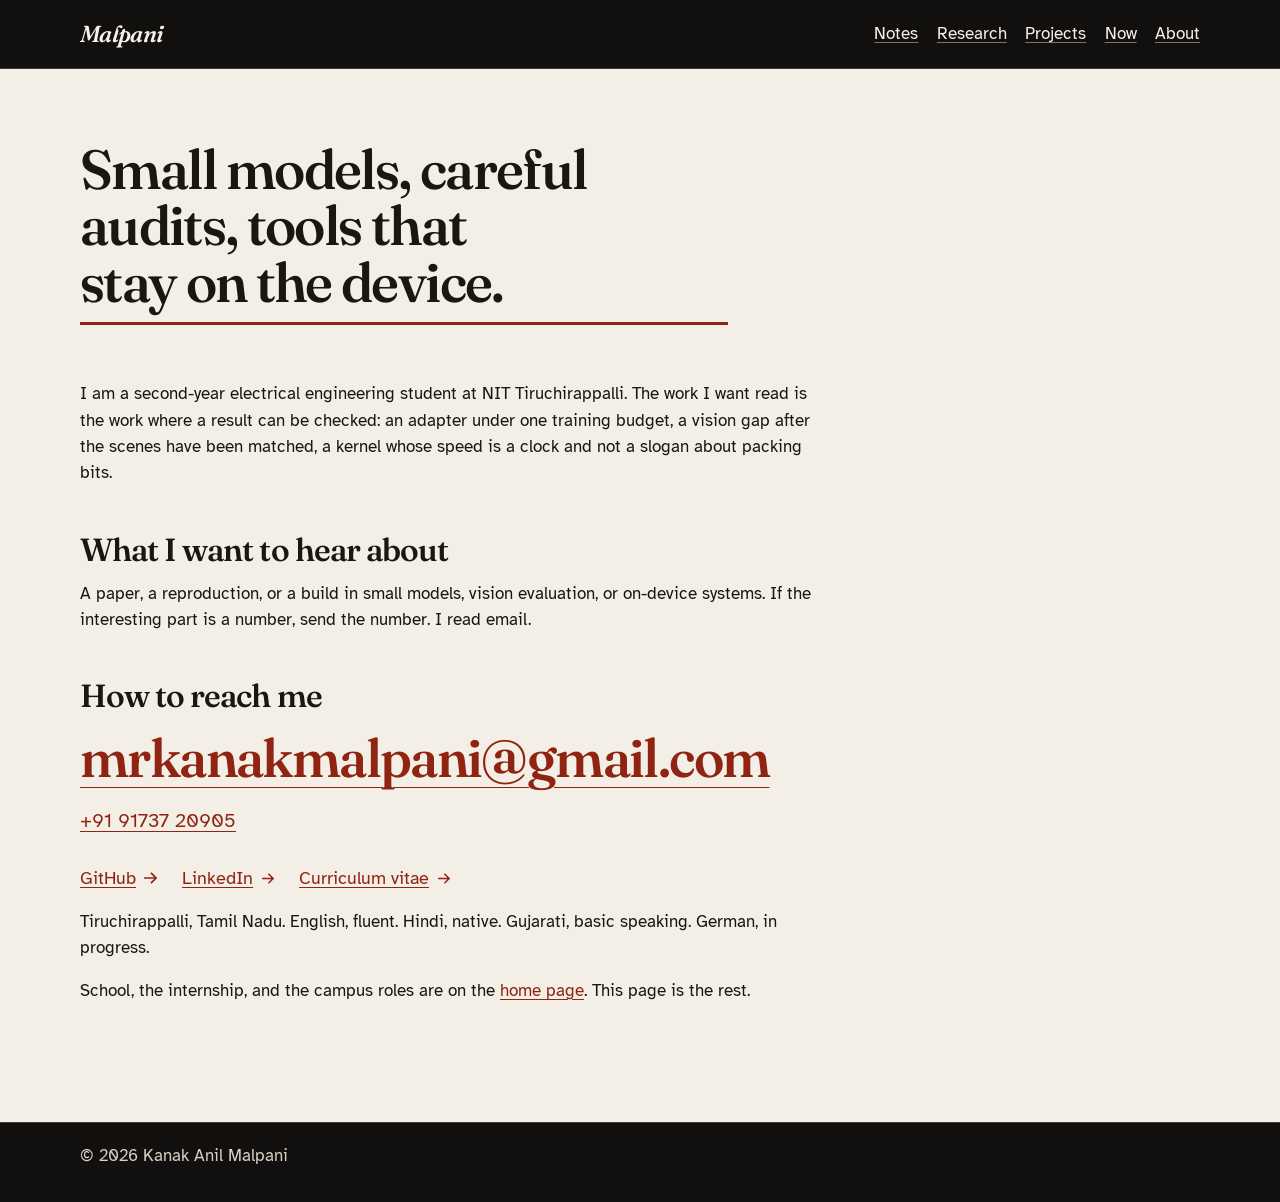
==== about/index.html @ 8c4a53bb "Add notes, research, projects, now, and about beside the folio. Co-authored-by: Cursor <cursoragent@" ====
<!DOCTYPE html>
<html lang="en">
  <head>
    <meta charset="utf-8" />
    <meta name="viewport" content="width=device-width, initial-scale=1" />
    <title>About — Kanak Malpani</title>
    <meta
      name="description"
      content="Kanak Anil Malpani is a second-year electrical engineering student at NIT Tiruchirappalli. Small models, vision audits, and tools that stay on the device."
    />
    <link rel="canonical" href="https://kanakmalpani.github.io/Kanak-Malpani/about/" />
    <meta name="theme-color" content="#12100e" />
    <meta property="og:title" content="About — Kanak Malpani" />
    <meta
      property="og:description"
      content="Second-year electrical engineering at NIT Tiruchirappalli. How to write, and what the work is actually about."
    />
    <meta property="og:url" content="https://kanakmalpani.github.io/Kanak-Malpani/about/" />
    <meta property="og:image" content="https://kanakmalpani.github.io/Kanak-Malpani/og.png" />
    <meta name="twitter:card" content="summary_large_image" />
    <link rel="icon" href="../favicon.svg" type="image/svg+xml" />
    <link rel="preconnect" href="https://fonts.googleapis.com" />
    <link rel="preconnect" href="https://fonts.gstatic.com" crossorigin />
    <link
      href="https://fonts.googleapis.com/css2?family=Atkinson+Hyperlegible:ital,wght@0,400;0,700;1,400&family=Fraunces:ital,opsz,wght@0,9..144,460;0,9..144,600;1,9..144,460;1,9..144,560&display=swap"
      rel="stylesheet"
    />
    <link rel="stylesheet" href="../styles.css" />
  </head>
  <body class="page">
    <a class="skip" href="#content">Skip to about</a>
    <header class="bar">
      <div class="wrap bar-inner">
        <a class="mark" href="../">Malpani</a>
        <nav aria-label="Site">
          <a href="../notes/">Notes</a>
          <a href="../research/">Research</a>
          <a href="../projects/">Projects</a>
          <a href="../now/">Now</a>
          <a href="./" aria-current="page">About</a>
        </nav>
      </div>
    </header>

    <main id="content">
      <header class="page-open">
        <div class="wrap">
          <h1 class="ruled long">Small models, careful audits, tools that stay on the device.</h1>
        </div>
      </header>
      <div class="wrap prose">
        <p>
          I am a second-year electrical engineering student at NIT Tiruchirappalli. The work I want read is the work where a result can be checked: an adapter under one training budget, a vision gap after the scenes have been matched, a kernel whose speed is a clock and not a slogan about packing bits.
        </p>

        <h2>What I want to hear about</h2>
        <p>
          A paper, a reproduction, or a build in small models, vision evaluation, or on-device systems. If the interesting part is a number, send the number. I read email.
        </p>

        <h2>How to reach me</h2>
        <p class="email">
          <a href="mailto:mrkanakmalpani@gmail.com">mrkanakmalpani@<wbr>gmail.com</a>
        </p>
        <p class="phone"><a href="tel:+919173720905">+91 91737 20905</a></p>
        <ul class="reach">
          <li><a class="out" rel="me" href="https://github.com/KanakMalpani">GitHub</a></li>
          <li><a class="out" rel="me" href="https://www.linkedin.com/in/kanakmalpani/">LinkedIn</a></li>
          <li><a class="out" href="../kanak-malpani-cv.pdf">Curriculum vitae</a></li>
        </ul>
        <p>
          Tiruchirappalli, Tamil Nadu. English, fluent. Hindi, native. Gujarati, basic speaking. German, in progress.
        </p>
        <p>
          School, the internship, and the campus roles are on the <a href="../#record">home page</a>. This page is the rest.
        </p>
      </div>
    </main>

    <footer class="colophon">
      <div class="wrap">
        <p>© 2026 Kanak Anil Malpani</p>
      </div>
    </footer>
    <script src="../site.js"></script>
  </body>
</html>
---- styles.css ----
:root {
  --night: #12100e;
  --ivory: #f3eee6;
  --ivory-deep: #e7e0d4;
  --ink: #1c1612;
  --ink-soft: #4a4038;
  --night-ink: #f6f1ea;
  --night-soft: #d9cfc3;
  --oxide: #8f2412;
  --oxide-bright: #ff8a6a;
  --line: rgba(28, 22, 18, 0.16);
  --line-night: rgba(246, 241, 234, 0.2);
  --serif: "Fraunces", "Iowan Old Style", Palatino, "Palatino Linotype", serif;
  --sans: "Atkinson Hyperlegible", "Segoe UI", sans-serif;
  --measure: 68ch;
  --ease: cubic-bezier(0.16, 1, 0.3, 1);
}

*,
*::before,
*::after {
  box-sizing: border-box;
}

html {
  scroll-behavior: smooth;
  scroll-padding-top: 5.5rem;
  color-scheme: light;
  scrollbar-color: var(--oxide) var(--ivory-deep);
  scrollbar-width: thin;
}

@media (prefers-reduced-motion: reduce) {
  html {
    scroll-behavior: auto;
  }
}

body {
  margin: 0;
  background: var(--ivory);
  color: var(--ink);
  font-family: var(--sans);
  font-size: 1.0625rem;
  line-height: 1.55;
  text-rendering: optimizeLegibility;
  caret-color: var(--oxide);
  accent-color: var(--oxide);
}

::selection {
  background: #7a1e10;
  color: var(--night-ink);
}

::-webkit-scrollbar {
  width: 12px;
  height: 12px;
}

::-webkit-scrollbar-track {
  background: var(--ivory-deep);
}

::-webkit-scrollbar-thumb {
  background: var(--oxide);
}

img {
  max-width: 100%;
}

h1,
h2,
h3,
h4 {
  text-wrap: balance;
}

p,
li {
  max-width: var(--measure);
}

a {
  color: var(--oxide);
  text-decoration-thickness: 1px;
  text-underline-offset: 0.18em;
  text-decoration-color: currentColor;
}

a:visited {
  color: var(--oxide);
}

a:hover {
  text-decoration-thickness: 2px;
}

:focus-visible {
  outline: 2px solid var(--oxide);
  outline-offset: 3px;
}

.skip {
  position: absolute;
  left: 1rem;
  top: -4rem;
  z-index: 20;
  background: var(--ivory);
  color: var(--ink);
  padding: 0.55rem 0.8rem;
}

.skip:focus {
  top: 0.6rem;
}

.wrap {
  width: min(1120px, calc(100% - clamp(1.5rem, 5vw, 4rem)));
  margin-inline: auto;
}

.bar {
  position: sticky;
  top: 0;
  z-index: 5;
  background: var(--night);
  color: var(--night-ink);
  border-bottom: 1px solid var(--line-night);
}

.bar :focus-visible,
.cover :focus-visible,
.contact :focus-visible,
.colophon :focus-visible {
  outline-color: var(--oxide-bright);
}

.bar-inner {
  display: flex;
  align-items: center;
  justify-content: space-between;
  gap: 1rem 1.5rem;
  min-height: 4.25rem;
  padding-block: 0.35rem;
}

.mark {
  font-family: var(--serif);
  font-style: italic;
  font-weight: 560;
  font-size: 1.45rem;
  letter-spacing: -0.03em;
  color: var(--night-ink);
  text-decoration: none;
}

.mark:visited {
  color: var(--night-ink);
}

.mark:hover {
  text-decoration: underline;
  text-decoration-thickness: 1px;
}

.bar nav {
  display: flex;
  flex-wrap: wrap;
  gap: 0.2rem 1.15rem;
}

.bar nav a {
  color: var(--night-ink);
  text-decoration-color: rgba(246, 241, 234, 0.45);
  padding-block: 0.7rem;
}

.bar nav a:visited {
  color: var(--night-ink);
}

.bar nav a:hover,
.bar nav a[aria-current="true"] {
  color: var(--oxide-bright);
  text-decoration-color: var(--oxide-bright);
}

.cover {
  background: var(--night);
  color: var(--night-ink);
  min-height: calc(100svh - 4.25rem);
}

.cover a,
.cover a:visited,
.contact a,
.contact a:visited,
.colophon a,
.colophon a:visited {
  color: var(--oxide-bright);
}

.cover-inner {
  min-height: calc(100svh - 4.25rem);
  display: flex;
  flex-direction: column;
  justify-content: flex-end;
  padding-block: clamp(1.5rem, 5vh, 3.5rem);
  gap: clamp(1.5rem, 4vh, 2.75rem);
  container-type: inline-size;
}

.cover h1 {
  margin: auto 0;
  max-width: 100%;
  font-family: var(--serif);
  font-weight: 600;
  font-size: clamp(4rem, min(26cqi, 22svh), 18rem);
  letter-spacing: -0.035em;
  line-height: 0.86;
}

@media (min-width: 1600px) and (min-height: 1100px) {
  .cover h1 {
    font-size: clamp(4rem, min(34cqi, 22svh), 20rem);
  }
}

.kanak,
.malpani {
  display: block;
}

.malpani {
  font-style: italic;
  font-weight: 460;
  position: relative;
  width: fit-content;
  max-width: 100%;
  padding-bottom: 0.38em;
}

.malpani::after {
  content: "";
  position: absolute;
  left: 0;
  right: 0;
  bottom: 0;
  height: 0.04em;
  min-height: 3px;
  background: var(--oxide-bright);
  transform-origin: left center;
}

@media (prefers-reduced-motion: no-preference) {
  .malpani::after {
    transform: scaleX(0);
    animation: draw-rule 900ms var(--ease) 160ms forwards;
  }
}

@keyframes draw-rule {
  to {
    transform: scaleX(1);
  }
}

.lede {
  display: grid;
  grid-template-columns: minmax(0, 1.25fr) minmax(0, 0.9fr);
  gap: clamp(1.25rem, 4vw, 3.5rem);
  align-items: end;
  border-top: 1px solid var(--line-night);
  padding-top: 1.15rem;
}

.lede p {
  margin: 0;
  color: var(--night-ink);
  font-size: 1.0625rem;
}

.lede p + p {
  color: var(--night-soft);
}

.section {
  padding-block: clamp(4.75rem, 9vw, 7.75rem);
}

.section h2 {
  margin: 0 0 2rem;
  font-family: var(--serif);
  font-weight: 560;
  font-size: clamp(2.4rem, 5vw, 3.6rem);
  letter-spacing: -0.03em;
  line-height: 1;
}

.paper + .paper {
  margin-top: 4.25rem;
  padding-top: 4.25rem;
  border-top: 1px solid var(--line);
}

.paper h3 a,
.lead h3 a,
.entry h4 a {
  color: inherit;
  text-decoration-color: rgba(28, 22, 18, 0.35);
}

.paper h3 a:visited,
.lead h3 a:visited,
.entry h4 a:visited {
  color: inherit;
}

.paper h3 a:hover,
.lead h3 a:hover,
.entry h4 a:hover {
  color: var(--oxide);
  text-decoration-color: var(--oxide);
}

.paper h3,
.group > h3,
.record h3 {
  margin: 0 0 0.85rem;
  font-family: var(--serif);
  font-weight: 560;
  font-size: clamp(1.7rem, 2.6vw, 2.45rem);
  letter-spacing: -0.03em;
  line-height: 1.12;
}

.cite {
  margin: 0 0 1rem;
  color: var(--ink-soft);
}

.paper p,
.record p {
  margin: 0 0 1rem;
}

.gap,
.sheet {
  width: min(100%, 44rem);
  border-collapse: collapse;
  margin: 0.4rem 0 1.25rem;
  font-variant-numeric: tabular-nums;
}

.gap th:nth-child(2),
.gap td:nth-child(2) {
  width: 6.5rem;
}

.gap th:nth-child(3),
.gap td:nth-child(3) {
  width: 11rem;
}

.gap caption,
.sheet caption {
  caption-side: top;
  text-align: left;
  font-family: var(--serif);
  font-style: italic;
  font-size: 1.15rem;
  padding-bottom: 0.7rem;
  color: var(--ink);
}

.gap th,
.gap td,
.sheet th,
.sheet td {
  text-align: left;
  vertical-align: top;
  padding: 0.7rem 1rem 0.7rem 0;
  border-bottom: 1px solid var(--line);
  font-weight: 400;
}

.gap thead th,
.sheet thead th {
  color: var(--ink-soft);
  font-size: 0.92rem;
  font-weight: 700;
}

.gap td:last-child,
.gap th:last-child,
.sheet td:last-child,
.sheet th:last-child {
  padding-right: 0;
}

.gap td:last-child,
.sheet td:last-child {
  white-space: nowrap;
}

.leads {
  display: grid;
  grid-template-columns: 1fr 1fr;
  gap: 2.5rem 3.5rem;
  margin-bottom: 4.25rem;
  padding-bottom: 0.25rem;
}

.lead h3 {
  margin: 0 0 0.7rem;
  font-family: var(--serif);
  font-weight: 560;
  font-size: clamp(2.15rem, 3vw, 3rem);
  letter-spacing: -0.03em;
  line-height: 1.05;
}

.lead p {
  margin: 0 0 0.9rem;
}

.lead-line {
  font-family: var(--serif);
  font-style: italic;
  font-size: 1.3rem;
  letter-spacing: -0.02em;
  color: var(--ink);
}

.lead .sheet {
  width: 100%;
  margin-top: 0.2rem;
}

.entry.quiet h4 {
  font-family: var(--sans);
  font-size: 1.05rem;
  font-weight: 700;
  letter-spacing: 0;
}

.aside li {
  color: var(--ink-soft);
}

.aside strong {
  color: var(--ink);
}

.band {
  background: var(--ivory-deep);
}

.group + .group {
  margin-top: 4.5rem;
}

.entries {
  border-bottom: 1px solid var(--line);
}

.entry {
  display: grid;
  grid-template-columns: minmax(9.5rem, 15rem) minmax(0, 1fr) minmax(11rem, 16rem);
  gap: 0.75rem 2rem;
  align-items: baseline;
  border-top: 1px solid var(--line);
  padding-block: 1.35rem;
}

.entry h4 {
  margin: 0;
  font-family: var(--serif);
  font-weight: 560;
  font-size: 1.45rem;
  letter-spacing: -0.03em;
  line-height: 1.15;
}

.entry p {
  margin: 0;
}

.entry .meta {
  display: flex;
  flex-direction: column;
  align-items: flex-start;
  gap: 0.2rem;
  color: var(--ink-soft);
  max-width: none;
}

.entry:hover h4 {
  color: var(--oxide);
}

.record {
  display: grid;
  gap: 3rem;
}

@media (min-width: 960px) {
  .record {
    grid-template-columns: 1fr 1fr;
    column-gap: 4rem;
    align-items: start;
  }

  .record .wide {
    grid-column: 1 / -1;
  }
}

.record article > :last-child {
  margin-bottom: 0;
}

.facts,
.record ul {
  margin: 0 0 1rem;
  padding: 0;
  list-style: none;
}

.record ul:not(.facts) {
  padding-left: 1.1rem;
  list-style: disc;
}

.record li::marker {
  color: var(--oxide);
}

.record li + li {
  margin-top: 0.7rem;
}

.facts li {
  display: grid;
  grid-template-columns: 7.5rem minmax(0, 1fr);
  gap: 0.2rem 1.25rem;
  align-items: start;
  max-width: 46rem;
}

.facts strong,
.record li strong {
  font-weight: 700;
}

.facts strong {
  display: block;
}

.when {
  color: var(--ink-soft);
  font-variant-numeric: tabular-nums;
}

a.out::after {
  content: "";
  display: inline-block;
  width: 0.85em;
  height: 0.85em;
  margin-left: 0.35em;
  vertical-align: -0.08em;
  background: currentColor;
  -webkit-mask: url("data:image/svg+xml,%3Csvg xmlns='http://www.w3.org/2000/svg' viewBox='0 0 16 16'%3E%3Cpath fill='none' stroke='%23000' stroke-width='1.6' stroke-linecap='square' d='M3 8h10M9.5 3.5 14 8l-4.5 4.5'/%3E%3C/svg%3E") center / contain no-repeat;
  mask: url("data:image/svg+xml,%3Csvg xmlns='http://www.w3.org/2000/svg' viewBox='0 0 16 16'%3E%3Cpath fill='none' stroke='%23000' stroke-width='1.6' stroke-linecap='square' d='M3 8h10M9.5 3.5 14 8l-4.5 4.5'/%3E%3C/svg%3E") center / contain no-repeat;
}

@media (prefers-reduced-motion: no-preference) {
  a.out::after {
    transition: transform 180ms var(--ease);
  }

  a.out:hover::after {
    transform: translateX(3px);
  }
}

.contact {
  background: var(--night);
  color: var(--night-ink);
}

.contact h2 {
  color: var(--night-ink);
}

.email {
  margin: 0;
  max-width: none;
  font-family: var(--serif);
  font-weight: 560;
  font-size: clamp(1.7rem, 4.4vw, 3.35rem);
  letter-spacing: -0.03em;
  line-height: 1.15;
  overflow-wrap: anywhere;
}

.email a {
  text-decoration-thickness: 1px;
}

.phone {
  margin: 1rem 0 0;
  font-size: 1.25rem;
}

.reach {
  display: flex;
  flex-wrap: wrap;
  gap: 0.6rem 1.5rem;
  margin: 1.75rem 0 0;
  padding: 0;
  list-style: none;
  max-width: none;
}

.reach a {
  font-size: 1.15rem;
}

.langs {
  margin: 2rem 0 0;
  color: var(--night-soft);
}

.colophon {
  background: var(--night);
  color: var(--night-soft);
  border-top: 1px solid var(--line-night);
  padding-block: 1.25rem 2rem;
}

.colophon p {
  margin: 0;
}

@media (max-width: 800px) {
  html {
    scroll-padding-top: 7.75rem;
  }

  .lede,
  .entry,
  .facts li,
  .leads {
    grid-template-columns: 1fr;
  }

  .gap th:nth-child(2),
  .gap td:nth-child(2),
  .gap th:nth-child(3),
  .gap td:nth-child(3) {
    width: auto;
  }

  .gap {
    width: 100%;
  }

  .entry .meta {
    flex-direction: row;
    flex-wrap: wrap;
    gap: 0.35rem 0.9rem;
  }

}

@media (max-width: 520px) {
  .bar-inner {
    align-items: flex-start;
    flex-direction: column;
    gap: 0;
    padding-block: 0.7rem 0.2rem;
  }
}

.page-open {
  padding-top: clamp(3.25rem, 8vh, 6rem);
}

.night-open {
  background: var(--night);
  color: var(--night-ink);
}

.night-open + .prose {
  padding-top: clamp(1.35rem, 3vw, 2rem);
}

.night-open .wrap {
  padding-bottom: clamp(1.5rem, 4vh, 2.4rem);
}

.night-open a,
.night-open a:visited {
  color: var(--oxide-bright);
}

.night-open :focus-visible {
  outline-color: var(--oxide-bright);
}

.page h1 {
  margin: 0;
  font-family: var(--serif);
  font-weight: 560;
  font-size: clamp(3.4rem, 8vw, 5.5rem);
  letter-spacing: -0.03em;
  line-height: 0.92;
  width: fit-content;
  max-width: 100%;
}

.page h1.long {
  font-size: clamp(2.15rem, 4.8vw, 3.45rem);
  line-height: 1.02;
  max-width: min(18ch, 100%);
}

.ruled {
  position: relative;
  padding-bottom: 0.28em;
}

.ruled::after {
  content: "";
  position: absolute;
  left: 0;
  right: 0;
  bottom: 0;
  height: 0.045em;
  min-height: 3px;
  background: var(--oxide);
  transform-origin: left center;
}

.night-open .ruled::after {
  background: var(--oxide-bright);
}

@media (prefers-reduced-motion: no-preference) {
  .ruled::after {
    transform: scaleX(0);
    animation: draw-rule 900ms var(--ease) 120ms forwards;
  }
}

.deck {
  margin: 1.15rem 0 0;
  max-width: 42rem;
  font-size: 1.125rem;
}

.night-open .deck {
  color: var(--night-soft);
}

.page .cite {
  margin-top: 1rem;
}

.prose {
  padding-top: clamp(2.25rem, 5vw, 3.25rem);
  padding-bottom: clamp(4rem, 8vw, 6.5rem);
}

.night-open + .prose,
.page-open + .prose {
  padding-top: clamp(2.5rem, 5vw, 3.5rem);
}

.page h2 {
  margin: 2.8rem 0 0.85rem;
  font-family: var(--serif);
  font-weight: 560;
  font-size: clamp(1.65rem, 2.5vw, 2.15rem);
  letter-spacing: -0.03em;
  line-height: 1.12;
}

.page h2:first-child {
  margin-top: 0;
}

.page .prose p,
.page .prose li {
  margin-top: 0;
  margin-bottom: 1rem;
}

.catalog {
  list-style: none;
  margin: 0;
  padding: 0 0 0.25rem;
  border-bottom: 1px solid var(--line);
}

.catalog li {
  max-width: none;
  border-top: 1px solid var(--line);
}

.catalog a {
  display: grid;
  grid-template-columns: 9.25rem minmax(0, 1fr);
  gap: 0.35rem 2rem;
  align-items: start;
  padding-block: 1.4rem;
  color: inherit;
  text-decoration: none;
}

.catalog a:visited {
  color: inherit;
}

.catalog time,
.catalog .mark-col {
  color: var(--ink-soft);
  font-variant-numeric: tabular-nums;
  padding-top: 0.35rem;
}

.catalog strong {
  display: block;
  font-family: var(--serif);
  font-weight: 560;
  font-size: clamp(1.55rem, 2.4vw, 2rem);
  letter-spacing: -0.03em;
  line-height: 1.12;
}

.catalog .blurb {
  display: block;
  margin-top: 0.4rem;
  max-width: 62ch;
  color: var(--ink);
}

.lead-first li:first-child strong {
  font-size: clamp(2.05rem, 4vw, 3.05rem);
  line-height: 1.05;
}

.catalog a:hover strong {
  color: var(--oxide);
}

.materials {
  display: flex;
  flex-wrap: wrap;
  gap: 0.55rem 1.4rem;
  margin: 0;
  padding: 0;
  list-style: none;
  max-width: none;
}

.materials li {
  max-width: none;
}

.missing {
  color: var(--ink-soft);
}

.cite-bar {
  display: flex;
  flex-wrap: wrap;
  align-items: baseline;
  justify-content: space-between;
  gap: 0.6rem 1.5rem;
  max-width: 44rem;
  margin-top: 2.8rem;
}

.cite-bar h2 {
  margin: 0;
}

.citation {
  display: block;
  width: min(100%, 44rem);
  box-sizing: border-box;
  margin: 0.85rem 0 0;
  padding: 1rem 1.15rem;
  overflow-x: auto;
  background: var(--ivory-deep);
  color: var(--ink);
  font-family: ui-monospace, "Cascadia Code", Consolas, monospace;
  font-size: 0.92rem;
  line-height: 1.5;
  white-space: pre;
}

.citation code {
  font: inherit;
  white-space: inherit;
}

button.copy {
  appearance: none;
  font: inherit;
  font-size: 1rem;
  line-height: inherit;
  color: var(--oxide);
  background: transparent;
  border: 0;
  border-bottom: 1px solid currentColor;
  border-radius: 0;
  padding: 0.05rem 0;
  cursor: pointer;
}

button.copy:hover {
  border-bottom-width: 2px;
}

.permalink {
  display: flex;
  flex-wrap: wrap;
  align-items: baseline;
  gap: 0.7rem 1.25rem;
  max-width: none;
  margin-top: 1.75rem;
}

.permalink a {
  overflow-wrap: anywhere;
}

.sheet.wide-sheet {
  width: min(100%, 40rem);
}

@media (max-width: 800px) {
  .catalog a {
    grid-template-columns: 1fr;
    gap: 0.2rem;
  }

  .catalog time,
  .catalog .mark-col {
    padding-top: 0;
  }

  .gap td:last-child,
  .sheet td:last-child {
    white-space: normal;
  }
}

@media print {
  .night-open {
    background: white;
    color: black;
  }

  .night-open a,
  .night-open .deck {
    color: black;
  }

  .ruled::after,
  .night-open .ruled::after {
    background: black;
    transform: none;
    animation: none;
  }

  button.copy {
    display: none;
  }
}

@media print {
  .bar {
    position: static;
  }

  .cover,
  .contact,
  .colophon,
  .bar,
  .band {
    background: white;
    color: black;
  }

  .cover a,
  .contact a,
  .bar a,
  .mark,
  .lede p,
  .langs,
  .colophon {
    color: black;
  }

  .malpani::after {
    background: black;
    transform: none;
    animation: none;
  }

  .cover,
  .cover-inner {
    min-height: 0;
  }

  a {
    text-decoration: underline;
  }

  .skip {
    display: none;
  }
}
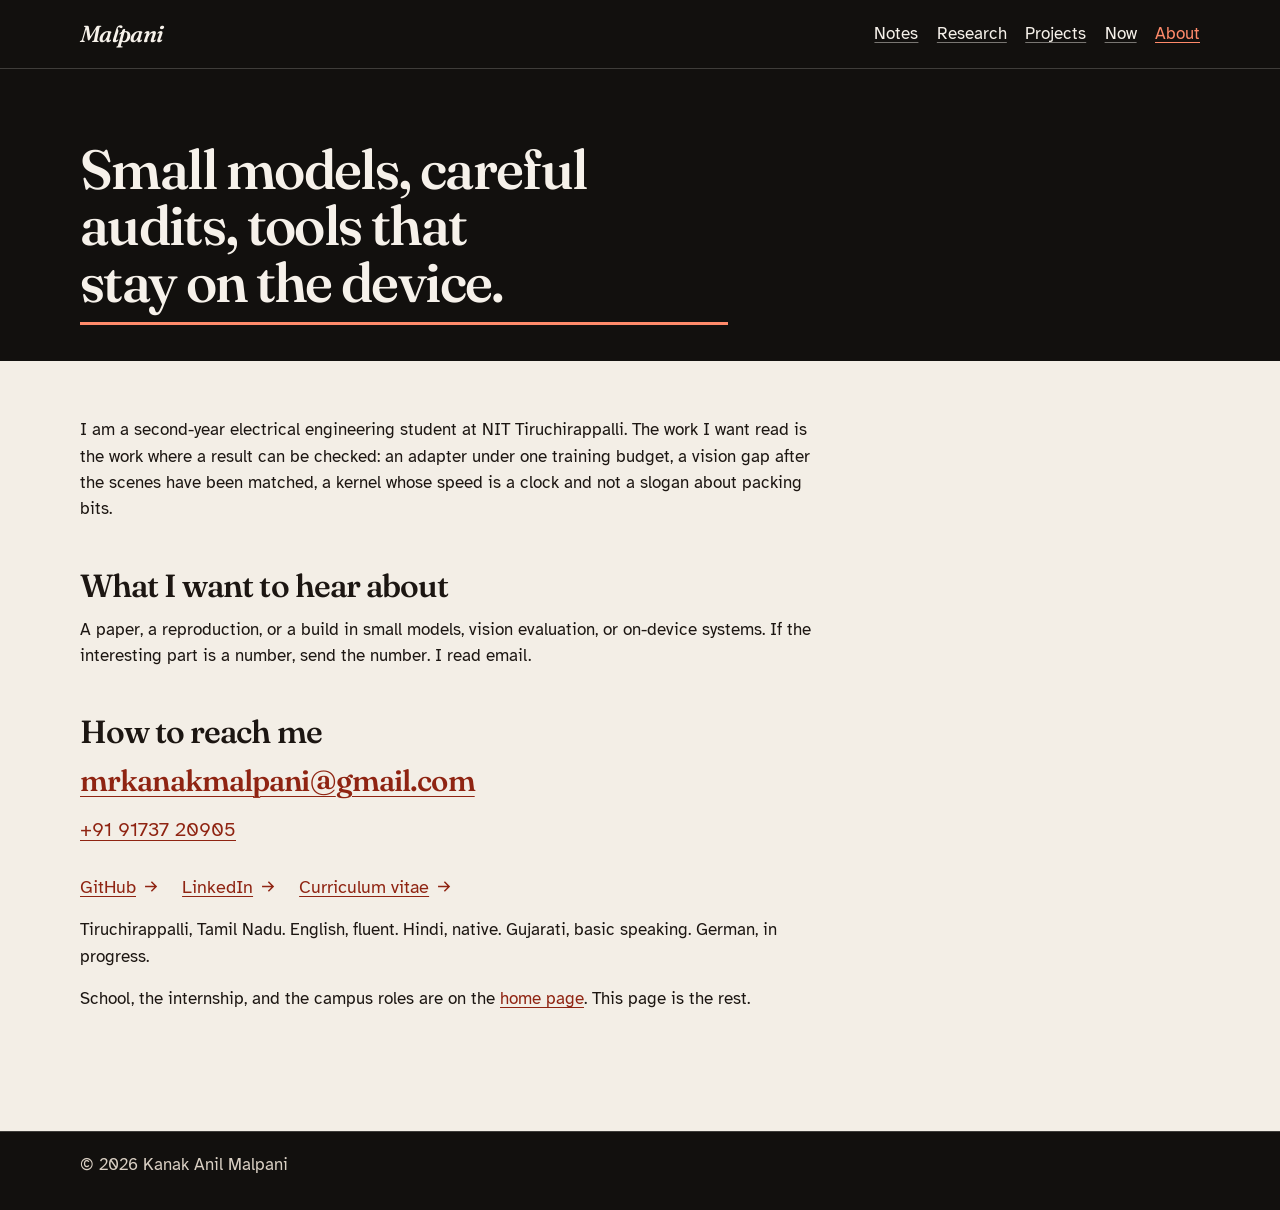
==== commit 89a50fe2: "Fix inner-page formatting and color theme. Use the dark section header on every section page so they" ====
--- a/about/index.html
+++ b/about/index.html
@@ -43,7 +43,7 @@
     </header>
 
     <main id="content">
-      <header class="page-open">
+      <header class="page-open night-open">
         <div class="wrap">
           <h1 class="ruled long">Small models, careful audits, tools that stay on the device.</h1>
         </div>
--- a/styles.css
+++ b/styles.css
@@ -82,6 +82,11 @@
   max-width: var(--measure);
 }
 
+code {
+  font-family: ui-monospace, "Cascadia Code", Consolas, monospace;
+  font-size: 0.92em;
+}
+
 a {
   color: var(--oxide);
   text-decoration-thickness: 1px;
@@ -182,7 +187,8 @@
 }
 
 .bar nav a:hover,
-.bar nav a[aria-current="true"] {
+.bar nav a[aria-current="true"],
+.bar nav a[aria-current="page"] {
   color: var(--oxide-bright);
   text-decoration-color: var(--oxide-bright);
 }
@@ -606,6 +612,10 @@
   overflow-wrap: anywhere;
 }
 
+.page .email {
+  font-size: clamp(1.35rem, 3vw, 1.85rem);
+}
+
 .email a {
   text-decoration-thickness: 1px;
 }
@@ -685,6 +695,16 @@
   }
 }
 
+body.page {
+  min-height: 100svh;
+  display: flex;
+  flex-direction: column;
+}
+
+body.page main {
+  flex: 1 0 auto;
+}
+
 .page-open {
   padding-top: clamp(3.25rem, 8vh, 6rem);
 }
@@ -692,10 +712,6 @@
 .night-open {
   background: var(--night);
   color: var(--night-ink);
-}
-
-.night-open + .prose {
-  padding-top: clamp(1.35rem, 3vw, 2rem);
 }
 
 .night-open .wrap {
@@ -959,6 +975,10 @@
   .sheet td:last-child {
     white-space: normal;
   }
+
+  .citation {
+    white-space: pre-wrap;
+  }
 }
 
 @media print {
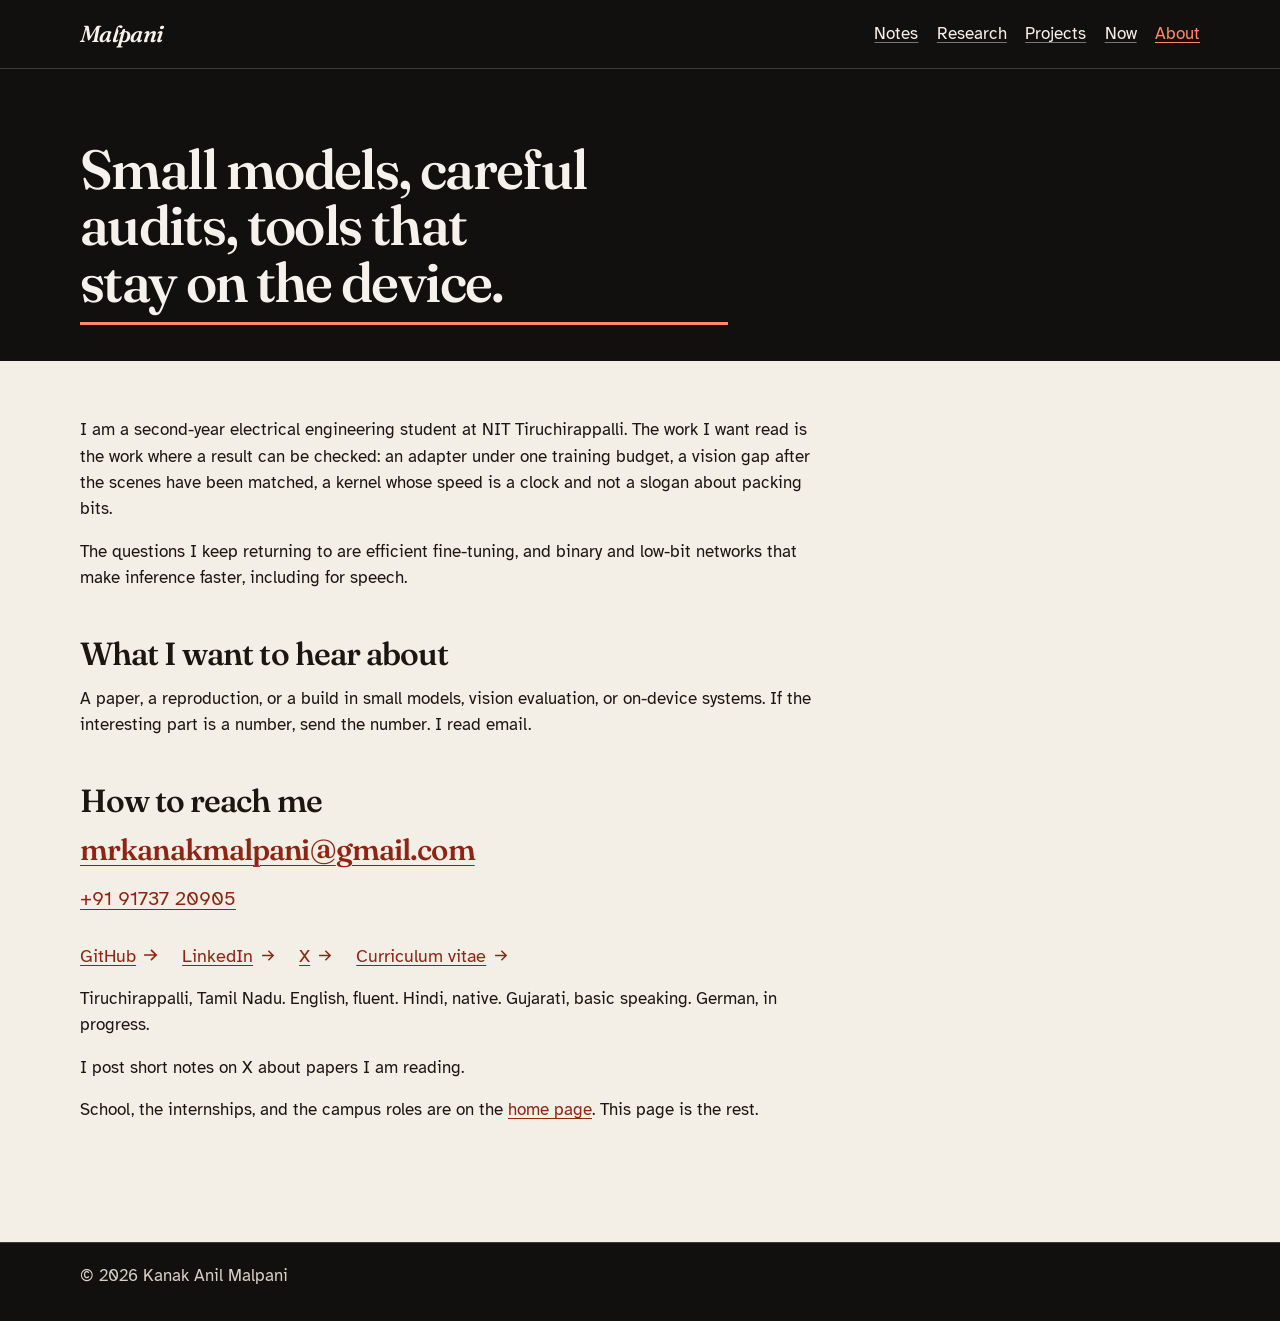
==== commit b98df067: "Refresh profile details on the folio. Add the SPIRE Lab internship and a mid-November WorldFloods re" ====
--- a/about/index.html
+++ b/about/index.html
@@ -52,6 +52,9 @@
         <p>
           I am a second-year electrical engineering student at NIT Tiruchirappalli. The work I want read is the work where a result can be checked: an adapter under one training budget, a vision gap after the scenes have been matched, a kernel whose speed is a clock and not a slogan about packing bits.
         </p>
+        <p>
+          The questions I keep returning to are efficient fine-tuning, and binary and low-bit networks that make inference faster, including for speech.
+        </p>
 
         <h2>What I want to hear about</h2>
         <p>
@@ -66,13 +69,17 @@
         <ul class="reach">
           <li><a class="out" rel="me" href="https://github.com/KanakMalpani">GitHub</a></li>
           <li><a class="out" rel="me" href="https://www.linkedin.com/in/kanakmalpani/">LinkedIn</a></li>
+          <li><a class="out" rel="me" href="https://x.com/KanakMalpa92118">X</a></li>
           <li><a class="out" href="../kanak-malpani-cv.pdf">Curriculum vitae</a></li>
         </ul>
         <p>
           Tiruchirappalli, Tamil Nadu. English, fluent. Hindi, native. Gujarati, basic speaking. German, in progress.
         </p>
         <p>
-          School, the internship, and the campus roles are on the <a href="../#record">home page</a>. This page is the rest.
+          I post short notes on X about papers I am reading.
+        </p>
+        <p>
+          School, the internships, and the campus roles are on the <a href="../#record">home page</a>. This page is the rest.
         </p>
       </div>
     </main>
